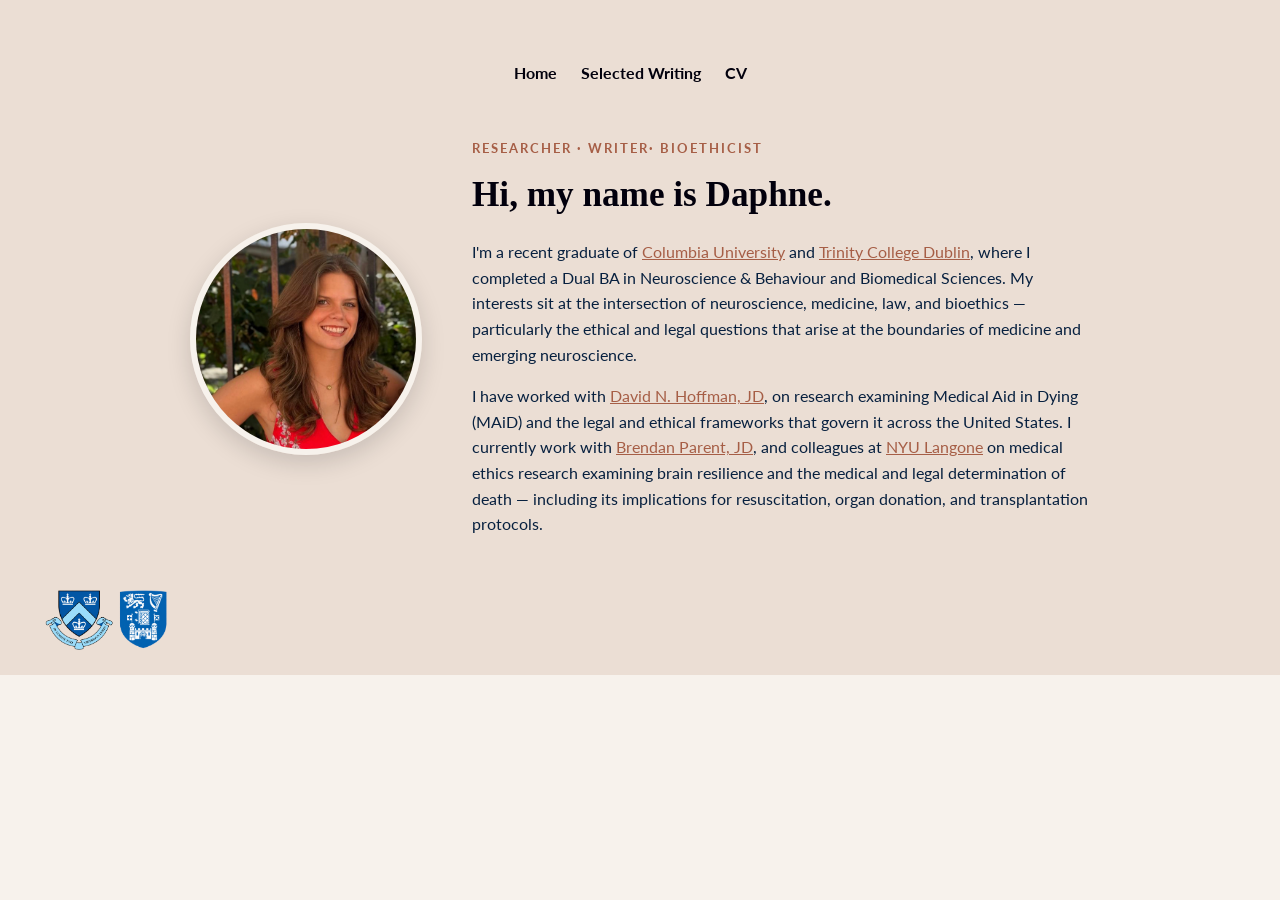
==== index.html @ db6400bd "Update index.html" ====
<!DOCTYPE html>
<html>
<head>
  <title>Daphne Roze</title>
  <link rel="stylesheet" href="style.css">
  <link rel="preconnect" href="https://fonts.googleapis.com">
  <link href="https://fonts.googleapis.com/css2?family=Lato:wght@400;700&display=swap" rel="stylesheet">
  <link rel="icon" type="image/png" href="favicon.png">
</head>
<body>
  <header>
    <nav>
      <a href="index.html">Home</a>
      <a href="selected_writing.html">Selected Writing</a>
      <a href="cv.html">CV</a>
    </nav>
    <div class="content-wrap">
      <img src="headshot.jpg" alt="Daphne" class="headshot">
      <div class="bio-text">
        <p class="eyebrow">Researcher · Writer· Bioethicist</p>
        <h1>Hi, my name is Daphne.</h1>
        <p>
          I'm a recent graduate of <a href="https://www.columbia.edu/">Columbia University</a> and
          <a href="https://www.tcd.ie/">Trinity College Dublin</a>, where I completed a Dual BA in
          Neuroscience & Behaviour and Biomedical Sciences. My interests sit at the intersection of
          neuroscience, medicine, law, and bioethics — particularly the ethical and legal questions
          that arise at the boundaries of medicine and emerging neuroscience.
        </p>
        <p>
          I have worked with <a href="https://sps.columbia.edu/person/david-n-hoffman-jd">David N. Hoffman, JD</a>,
          on research examining Medical Aid in Dying (MAiD) and the legal and ethical frameworks that
          govern it across the United States. I currently work with
          <a href="https://med.nyu.edu/faculty/brendan-parent">Brendan Parent, JD</a>, and colleagues at
          <a href="https://med.nyu.edu/">NYU Langone</a> on medical ethics research examining brain
          resilience and the medical and legal determination of death — including its implications for
          resuscitation, organ donation, and transplantation protocols.
        </p>
      </div>
    </div>
    <img src="logos.png" alt="Columbia University and Trinity College Dublin crests" class="hero-logos">
  </header>
  <main>
    <!-- more content coming soon -->
  </main>
</body>
</html>
---- style.css ----
body {
  font-family: 'Lato', sans-serif;
  margin: 0;
  padding: 0;
  line-height: 1.6;
  background-color: #F7F2EC;
  color: #07203F;
}

header {
  background-color: #EBDED4;
  padding: 60px 20px 80px;
  min-height: 75vh;
  box-sizing: border-box;
  display: flex;
  flex-direction: column;
}

header .content-wrap {
  max-width: 900px;
  margin: 40px auto 0;
  display: flex;
  align-items: center;
  gap: 50px;
  flex-wrap: wrap;
}

.headshot {
  width: 220px;
  height: 220px;
  object-fit: cover;
  border-radius: 50%;
  border: 6px solid #F7F2EC;
  box-shadow: 0 8px 24px rgba(2, 0, 13, 0.15);
  flex-shrink: 0;
}

.bio-text {
  flex: 1;
  min-width: 300px;
}

.eyebrow {
  text-transform: uppercase;
  letter-spacing: 2px;
  font-size: 0.8em;
  font-weight: 700;
  color: #A65E46;
  margin-bottom: 8px;
}

nav {
  max-width: 900px;
  margin: 0 auto;
  padding: 0 20px;
}

nav a {
  margin-right: 20px;
  text-decoration: none;
  color: #02000D;
  font-weight: 700;
}

nav a:hover {
  color: #A65E46;
}

h1 {
  font-family: Georgia, serif;
  font-size: 2.2em;
  margin-bottom: 10px;
  margin-top: 0;
  color: #02000D;
}

a {
  color: #A65E46;
}

a:hover {
  color: #D9AA90;
}

main {
  max-width: 900px;
  margin: 40px auto;
  padding: 0 20px;
}

.page-header {
  min-height: auto;
  padding: 60px 20px 50px;
}

.page-header .content-wrap {
  display: block;
}

.download-btn {
  display: inline-block;
  margin-top: 15px;
  padding: 10px 20px;
  background-color: #A65E46;
  color: #fff;
  text-decoration: none;
  border-radius: 4px;
  font-weight: 700;
  font-size: 0.9em;
}

.download-btn:hover {
  background-color: #07203F;
  color: #fff;
}

.cv-section {
  margin-bottom: 50px;
}

.cv-section h2 {
  font-family: Georgia, serif;
  font-size: 1.4em;
  color: #02000D;
  border-bottom: 2px solid #EBDED4;
  padding-bottom: 8px;
  margin-bottom: 25px;
}

.cv-item {
  margin-bottom: 25px;
}

.cv-item-header {
  display: flex;
  justify-content: space-between;
  align-items: baseline;
  flex-wrap: wrap;
  gap: 5px;
}

.cv-item h3 {
  font-size: 1.05em;
  margin: 0;
  color: #07203F;
}

.cv-date {
  font-size: 0.85em;
  color: #A65E46;
  font-weight: 700;
  white-space: nowrap;
}

.cv-role {
  font-style: italic;
  margin: 4px 0 8px;
}

.tag-list {
  display: flex;
  flex-wrap: wrap;
  gap: 10px;
}

.tag {
  background-color: #EBDED4;
  color: #07203F;
  padding: 6px 14px;
  border-radius: 20px;
  font-size: 0.85em;
  font-weight: 700;
}
header {
  position: relative;
}

.hero-character {
  position: absolute;
  bottom: -60px;
  right: 40px;
  height: 320px;
  width: auto;
  z-index: 2;
}
@media (max-width: 800px) {
  .hero-character {
    display: none;
  }
}
.hero-logos {
  position: absolute;
  bottom: 20px;
  left: 40px;
  height: 70px;
  width: auto;
  z-index: 1;
}

@media (max-width: 800px) {
  .hero-logos {
    display: none;
  }
}
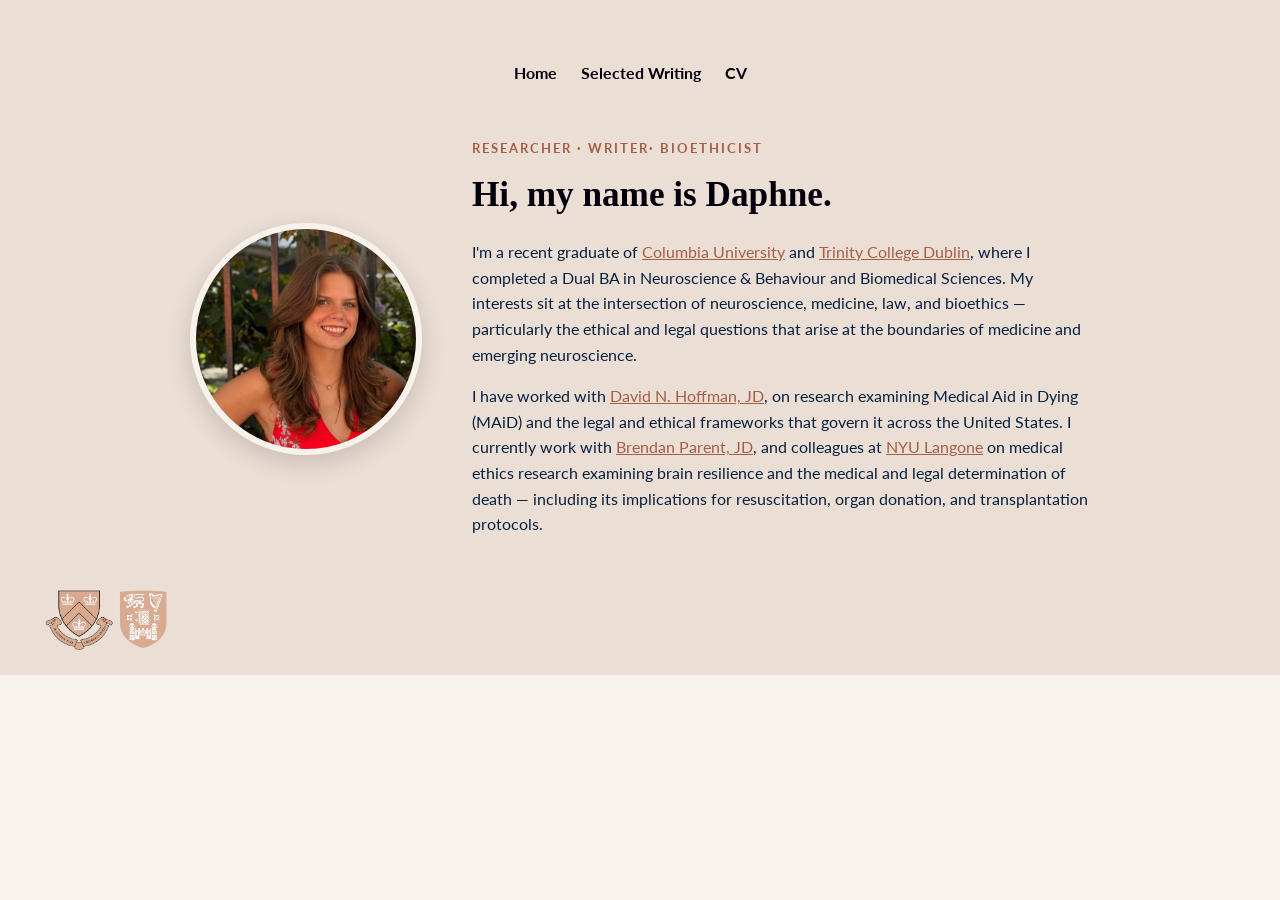
==== commit 0ad53b33: "Update index.html" ====
--- a/index.html
+++ b/index.html
@@ -37,7 +37,7 @@
         </p>
       </div>
     </div>
-    <img src="logos.png" alt="Columbia University and Trinity College Dublin crests" class="hero-logos">
+    <img src="logo.png" alt="Columbia University and Trinity College Dublin crests" class="hero-logos">
   </header>
   <main>
     <!-- more content coming soon -->
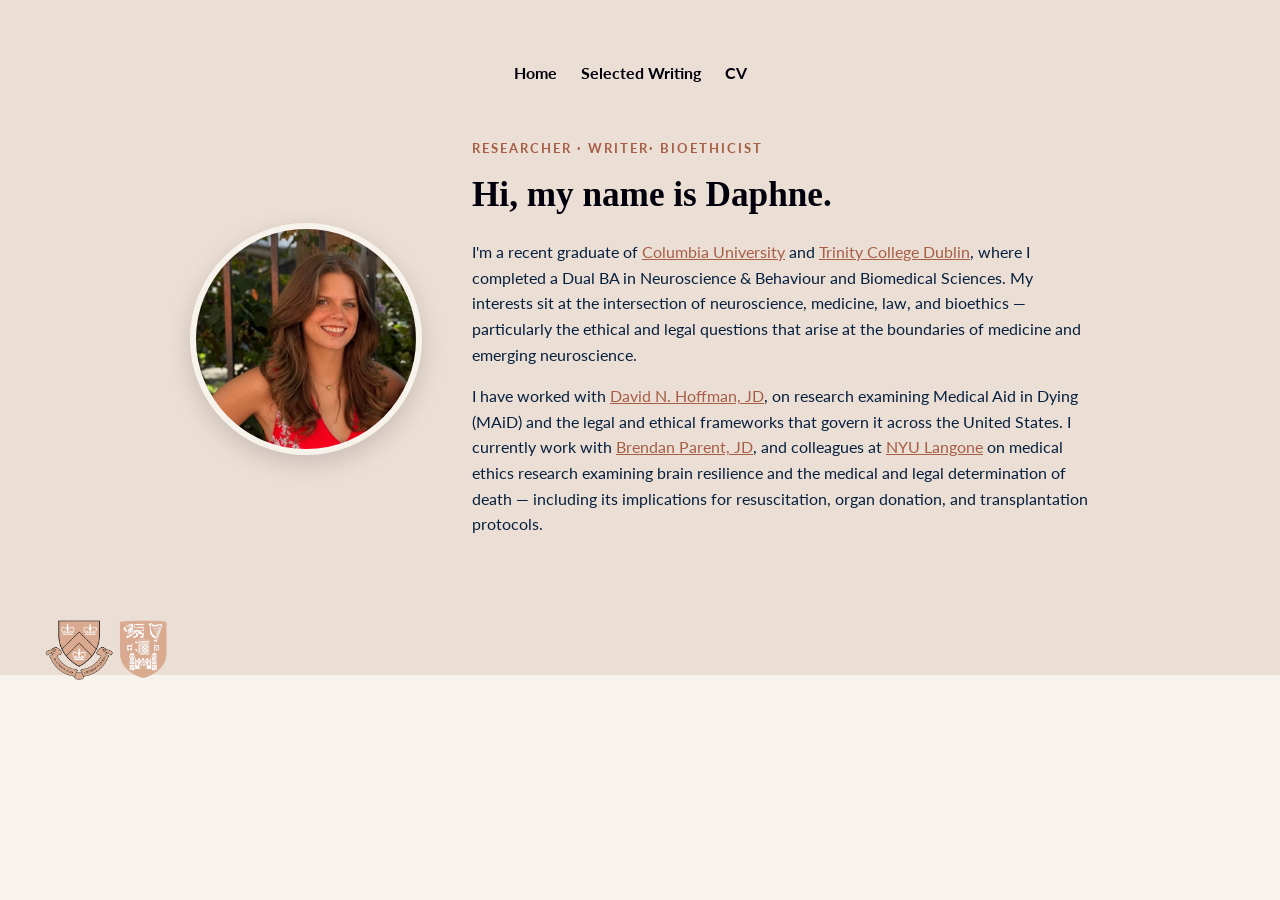
==== commit 62523b08: "Update index.html" ====
--- a/index.html
+++ b/index.html
@@ -9,11 +9,11 @@
 </head>
 <body>
   <header>
-    <nav>
-      <a href="index.html">Home</a>
-      <a href="selected_writing.html">Selected Writing</a>
-      <a href="cv.html">CV</a>
-    </nav>
+    <nav class="folder-tabs">
+  <a href="index.html" class="tab tab-1">Home</a>
+  <a href="selected_writing.html" class="tab tab-2">Selected Writing</a>
+  <a href="cv.html" class="tab tab-3">CV</a>
+</nav>
     <div class="content-wrap">
       <img src="headshot.jpg" alt="Daphne" class="headshot">
       <div class="bio-text">
--- a/style.css
+++ b/style.css
@@ -190,7 +190,7 @@
 }
 .hero-logos {
   position: absolute;
-  bottom: 20px;
+  bottom: -10px;
   left: 40px;
   height: 70px;
   width: auto;
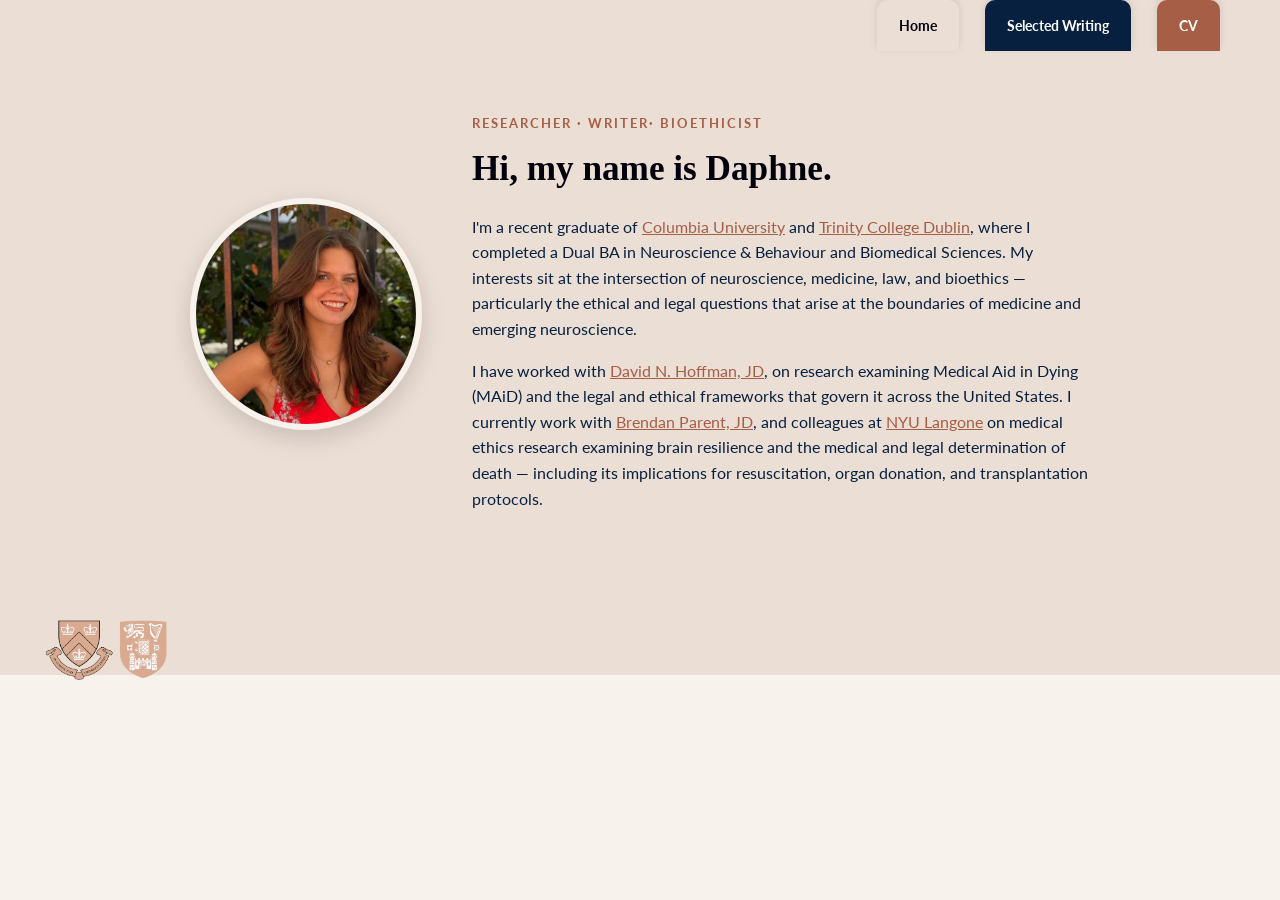
==== commit 2ab5ad81: "Update index.html" ====
--- a/index.html
+++ b/index.html
@@ -8,8 +8,7 @@
   <link rel="icon" type="image/png" href="favicon.png">
 </head>
 <body>
-  <header>
-    <nav class="folder-tabs">
+<header class="header-home">    <nav class="folder-tabs">
   <a href="index.html" class="tab tab-1">Home</a>
   <a href="selected_writing.html" class="tab tab-2">Selected Writing</a>
   <a href="cv.html" class="tab tab-3">CV</a>
--- a/style.css
+++ b/style.css
@@ -202,3 +202,58 @@
     display: none;
   }
 }
+.folder-tabs {
+  position: absolute;
+  top: 0;
+  right: 40px;
+  display: flex;
+  gap: 6px;
+  max-width: none;
+  margin: 0;
+  padding: 0;
+  z-index: 3;
+}
+
+.tab {
+  padding: 14px 22px;
+  border-radius: 10px 10px 0 0;
+  text-decoration: none;
+  font-weight: 700;
+  font-size: 0.9em;
+  color: #fff;
+  box-shadow: 0 -3px 8px rgba(2, 0, 13, 0.1);
+}
+
+.tab-1 {
+  background-color: #EBDED4;
+  color: #02000D;
+}
+
+.tab-2 {
+  background-color: #07203F;
+  color: #fff;
+}
+
+.tab-3 {
+  background-color: #A65E46;
+  color: #fff;
+}
+
+@media (max-width: 800px) {
+  .folder-tabs {
+    position: static;
+    justify-content: center;
+    margin-bottom: 20px;
+  }
+}
+.header-home {
+  background-color: #EBDED4;
+}
+
+.header-writing {
+  background-color: #E4E9F0;
+}
+
+.header-cv {
+  background-color: #F1E1D9;
+}
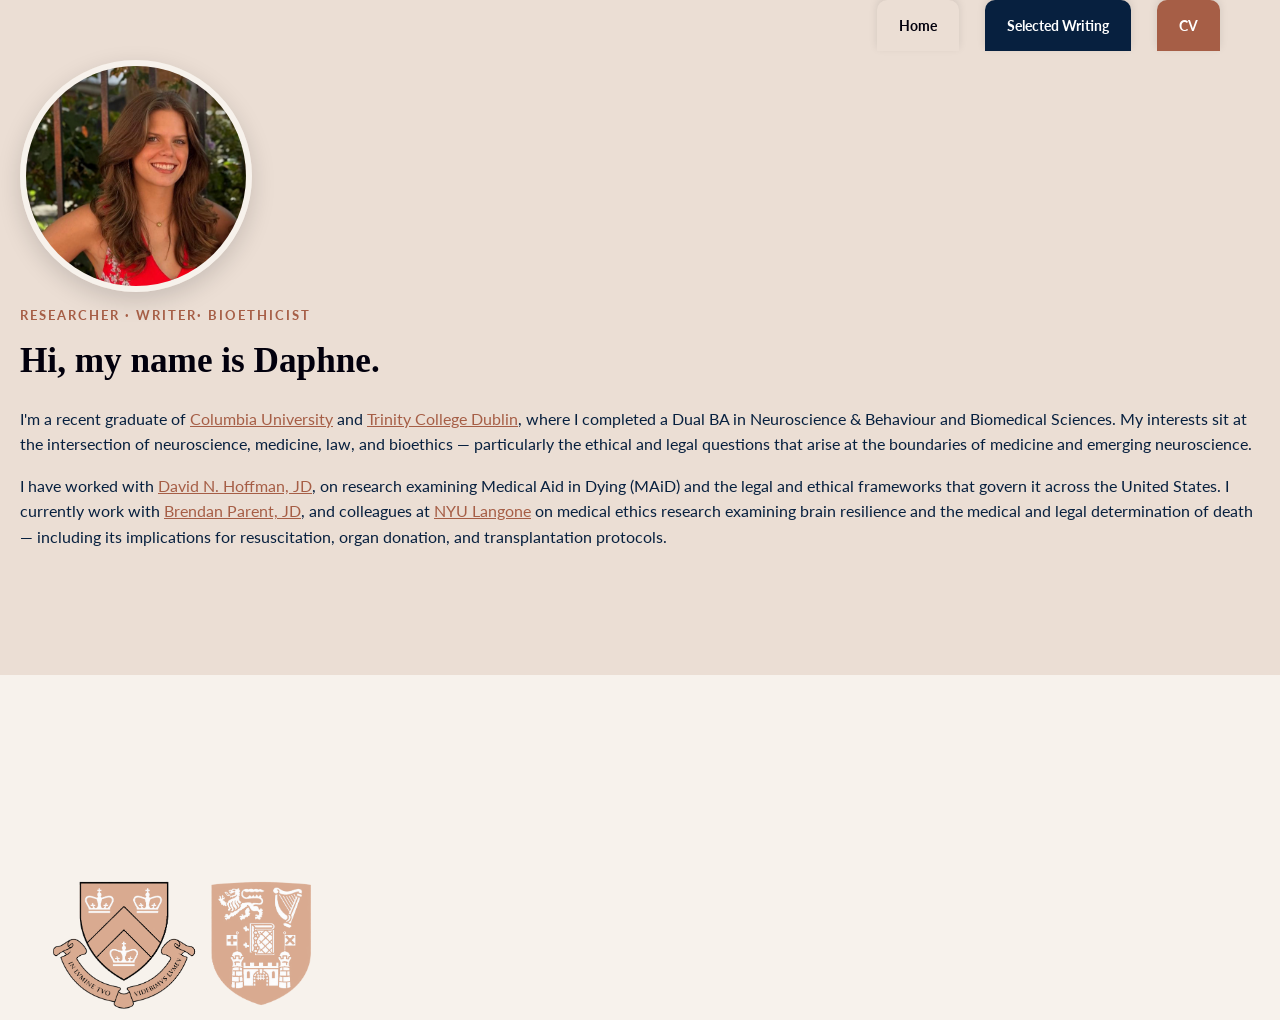
==== commit 15130170: "Update index.html" ====
--- a/index.html
+++ b/index.html
@@ -8,13 +8,17 @@
   <link rel="icon" type="image/png" href="favicon.png">
 </head>
 <body>
-<header class="header-home">    <nav class="folder-tabs">
+  <div class="tab-banner">
+<header class="header-home">
+  <div class="tab-banner">
+ <nav class="folder-tabs">
   <a href="index.html" class="tab tab-1">Home</a>
-  <a href="selected_writing.html" class="tab tab-2">Selected Writing</a>
-  <a href="cv.html" class="tab tab-3">CV</a>
+    <a href="selected_writing.html" class="tab tab-2">Selected Writing</a>
+    <a href="cv.html" class="tab tab-3">CV</a>
+  </nav>
+</div>
 </nav>
-    <div class="content-wrap">
-      <img src="headshot.jpg" alt="Daphne" class="headshot">
+  <img src="headshot.jpg" alt="Daphne" class="headshot">
       <div class="bio-text">
         <p class="eyebrow">Researcher · Writer· Bioethicist</p>
         <h1>Hi, my name is Daphne.</h1>
--- a/style.css
+++ b/style.css
@@ -190,9 +190,9 @@
 }
 .hero-logos {
   position: absolute;
-  bottom: -10px;
+  bottom: -120px;
   left: 40px;
-  height: 70px;
+  height: 150px;
   width: auto;
   z-index: 1;
 }
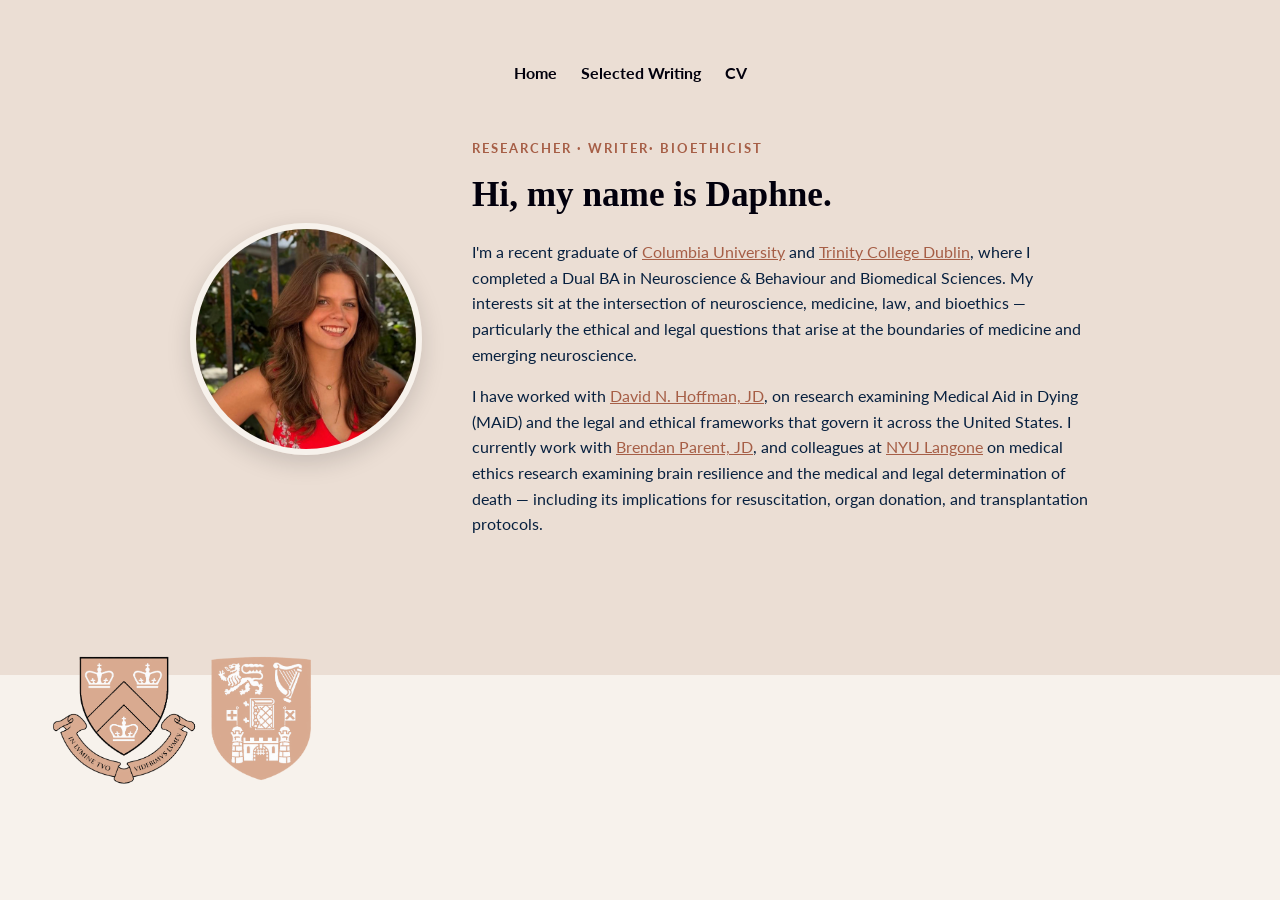
==== commit dbb5fe97: "Update index.html" ====
--- a/index.html
+++ b/index.html
@@ -8,17 +8,14 @@
   <link rel="icon" type="image/png" href="favicon.png">
 </head>
 <body>
-  <div class="tab-banner">
-<header class="header-home">
-  <div class="tab-banner">
- <nav class="folder-tabs">
-  <a href="index.html" class="tab tab-1">Home</a>
-    <a href="selected_writing.html" class="tab tab-2">Selected Writing</a>
-    <a href="cv.html" class="tab tab-3">CV</a>
-  </nav>
-</div>
-</nav>
-  <img src="headshot.jpg" alt="Daphne" class="headshot">
+  <header>
+    <nav>
+      <a href="index.html">Home</a>
+      <a href="selected_writing.html">Selected Writing</a>
+      <a href="cv.html">CV</a>
+    </nav>
+    <div class="content-wrap">
+      <img src="headshot.jpg" alt="Daphne" class="headshot">
       <div class="bio-text">
         <p class="eyebrow">Researcher · Writer· Bioethicist</p>
         <h1>Hi, my name is Daphne.</h1>
--- a/style.css
+++ b/style.css
@@ -238,13 +238,21 @@
   background-color: #A65E46;
   color: #fff;
 }
-
-@media (max-width: 800px) {
-  .folder-tabs {
-    position: static;
-    justify-content: center;
-    margin-bottom: 20px;
-  }
+.tab-banner {
+  position: absolute;
+  top: 0;
+  right: 40px;
+  background-color: #F7F2EC;
+  padding: 8px 10px 0;
+  border-radius: 4px 4px 0 0;
+  z-index: 3;
+}
+
+.folder-tabs {
+  display: flex;
+  gap: 6px;
+  margin: 0;
+  padding: 0;
 }
 .header-home {
   background-color: #EBDED4;
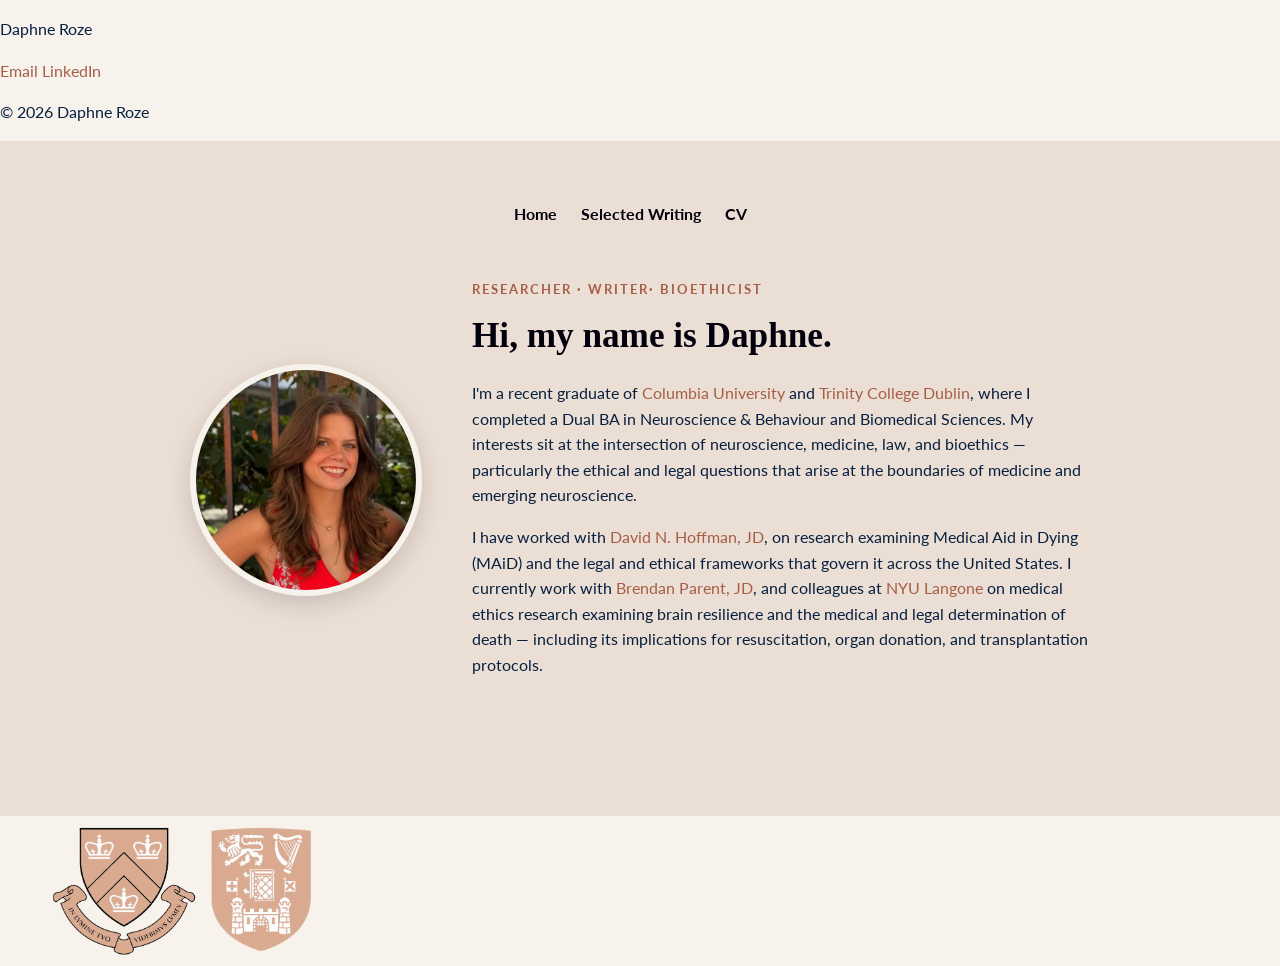
==== commit be0adf9b: "Update index.html" ====
--- a/index.html
+++ b/index.html
@@ -7,6 +7,16 @@
   <link href="https://fonts.googleapis.com/css2?family=Lato:wght@400;700&display=swap" rel="stylesheet">
   <link rel="icon" type="image/png" href="favicon.png">
 </head>
+  <footer>
+  <div class="footer-content">
+    <p class="footer-name">Daphne Roze</p>
+    <div class="footer-links">
+      <a href="mailto:daphneroze@gmail.com">Email</a>
+      <a href="https://www.linkedin.com/in/daphne-roze-42b91696/" target="_blank">LinkedIn</a>
+    </div>
+    <p class="footer-copy">© 2026 Daphne Roze</p>
+  </div>
+</footer>
 <body>
   <header>
     <nav>
--- a/style.css
+++ b/style.css
@@ -14,6 +14,7 @@
   box-sizing: border-box;
   display: flex;
   flex-direction: column;
+  position: relative;
 }
 
 header .content-wrap {
@@ -55,16 +56,7 @@
   padding: 0 20px;
 }
 
-nav a {
-  margin-right: 20px;
-  text-decoration: none;
-  color: #02000D;
-  font-weight: 700;
-}
-
-nav a:hover {
-  color: #A65E46;
-}
+
 
 h1 {
   font-family: Georgia, serif;
@@ -73,15 +65,57 @@
   margin-top: 0;
   color: #02000D;
 }
-
 a {
   color: #A65E46;
+  text-decoration: none;
+  position: relative;
+}
+
+a:not(nav a)::after {
+  content: '';
+  position: absolute;
+  left: 0;
+  bottom: -2px;
+  width: 0;
+  height: 1.5px;
+  background-color: #A65E46;
+  transition: width 0.25s ease;
+}
+
+a:not(nav a):hover::after {
+  width: 100%;
 }
 
 a:hover {
   color: #D9AA90;
 }
 
+nav a {
+  margin-right: 20px;
+  text-decoration: none;
+  color: #02000D;
+  font-weight: 700;
+  position: relative;
+}
+
+nav a::after {
+  content: '';
+  position: absolute;
+  left: 0;
+  bottom: -4px;
+  width: 0;
+  height: 2px;
+  background-color: #A65E46;
+  transition: width 0.25s ease;
+}
+
+nav a:hover::after {
+  width: 100%;
+}
+
+nav a:hover {
+  color: #A65E46;
+}
 main {
   max-width: 900px;
   margin: 40px auto;
@@ -171,26 +205,10 @@
   font-size: 0.85em;
   font-weight: 700;
 }
-header {
-  position: relative;
-}
-
-.hero-character {
-  position: absolute;
-  bottom: -60px;
-  right: 40px;
-  height: 320px;
-  width: auto;
-  z-index: 2;
-}
-@media (max-width: 800px) {
-  .hero-character {
-    display: none;
-  }
-}
+
 .hero-logos {
   position: absolute;
-  bottom: -120px;
+  bottom: -150px;
   left: 40px;
   height: 150px;
   width: auto;
@@ -202,66 +220,40 @@
     display: none;
   }
 }
-.folder-tabs {
-  position: absolute;
-  top: 0;
-  right: 40px;
-  display: flex;
-  gap: 6px;
-  max-width: none;
-  margin: 0;
-  padding: 0;
-  z-index: 3;
-}
-
-.tab {
-  padding: 14px 22px;
-  border-radius: 10px 10px 0 0;
-  text-decoration: none;
+.writing-list {
+  display: flex;
+  flex-direction: column;
+  gap: 30px;
+}
+
+.writing-item {
+  padding-bottom: 30px;
+  border-bottom: 1px solid #EBDED4;
+}
+
+.writing-item:last-child {
+  border-bottom: none;
+}
+
+.writing-item h2 {
+  font-family: Georgia, serif;
+  font-size: 1.2em;
+  color: #02000D;
+  margin: 0 0 10px;
+  line-height: 1.4;
+}
+
+.writing-item p {
+  margin: 0 0 12px;
+}
+
+.read-link {
   font-weight: 700;
   font-size: 0.9em;
-  color: #fff;
-  box-shadow: 0 -3px 8px rgba(2, 0, 13, 0.1);
-}
-
-.tab-1 {
-  background-color: #EBDED4;
-  color: #02000D;
-}
-
-.tab-2 {
-  background-color: #07203F;
-  color: #fff;
-}
-
-.tab-3 {
-  background-color: #A65E46;
-  color: #fff;
-}
-.tab-banner {
-  position: absolute;
-  top: 0;
-  right: 40px;
-  background-color: #F7F2EC;
-  padding: 8px 10px 0;
-  border-radius: 4px 4px 0 0;
-  z-index: 3;
-}
-
-.folder-tabs {
-  display: flex;
-  gap: 6px;
-  margin: 0;
-  padding: 0;
-}
-.header-home {
-  background-color: #EBDED4;
-}
-
-.header-writing {
-  background-color: #E4E9F0;
-}
-
-.header-cv {
-  background-color: #F1E1D9;
-}
+  text-decoration: none;
+  color: #A65E46;
+}
+
+.read-link:hover {
+  color: #D9AA90;
+}
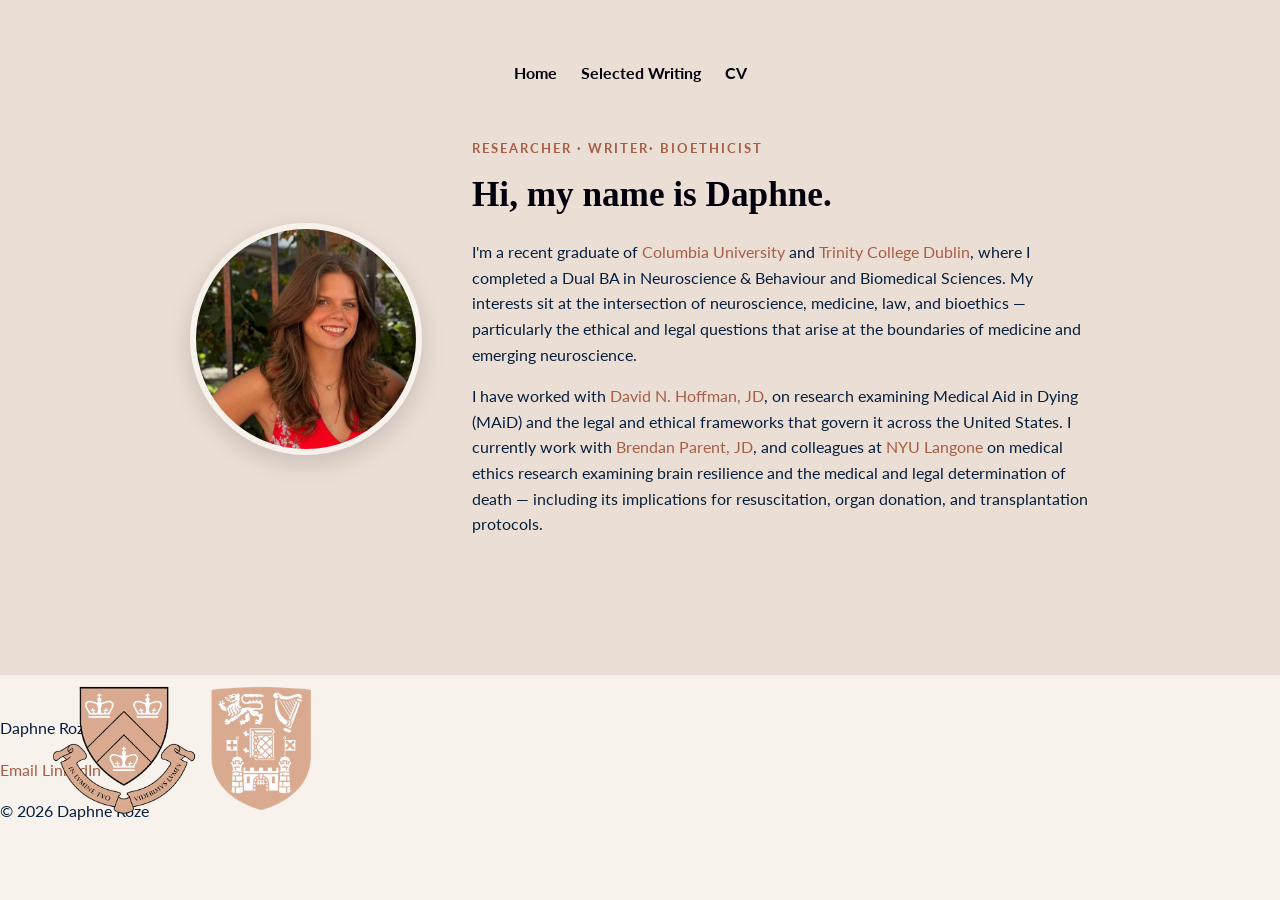
==== commit f340560a: "Update index.html" ====
--- a/index.html
+++ b/index.html
@@ -7,16 +7,6 @@
   <link href="https://fonts.googleapis.com/css2?family=Lato:wght@400;700&display=swap" rel="stylesheet">
   <link rel="icon" type="image/png" href="favicon.png">
 </head>
-  <footer>
-  <div class="footer-content">
-    <p class="footer-name">Daphne Roze</p>
-    <div class="footer-links">
-      <a href="mailto:daphneroze@gmail.com">Email</a>
-      <a href="https://www.linkedin.com/in/daphne-roze-42b91696/" target="_blank">LinkedIn</a>
-    </div>
-    <p class="footer-copy">© 2026 Daphne Roze</p>
-  </div>
-</footer>
 <body>
   <header>
     <nav>
@@ -52,5 +42,15 @@
   <main>
     <!-- more content coming soon -->
   </main>
+  <footer>
+  <div class="footer-content">
+    <p class="footer-name">Daphne Roze</p>
+    <div class="footer-links">
+      <a href="mailto:daphneroze@gmail.com">Email</a>
+      <a href="https://www.linkedin.com/in/daphne-roze-42b91696/" target="_blank">LinkedIn</a>
+    </div>
+    <p class="footer-copy">© 2026 Daphne Roze</p>
+  </div>
+</footer>
 </body>
 </html>
